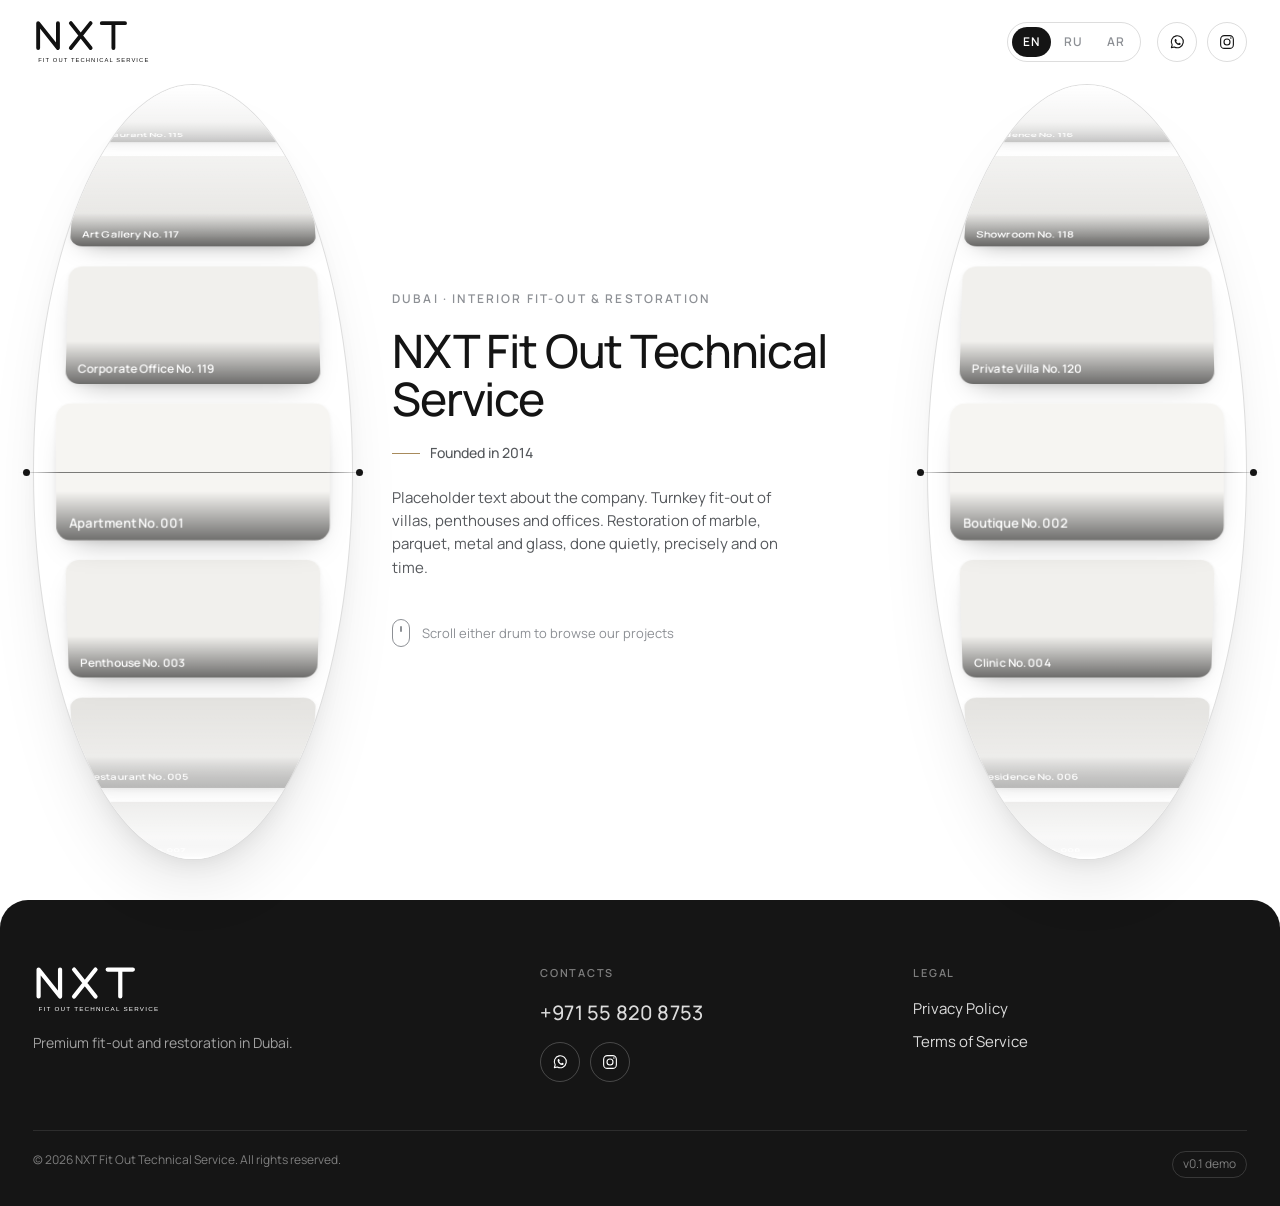
==== index.html @ 044d0144 "NXT demo site: two 3D project drums, i18n EN/RU/AR, legal pages, README Co-Authored-By: Claude Opus " ====
<!doctype html>
<html lang="en" dir="ltr">
<head>
  <meta charset="utf-8">
  <meta name="viewport" content="width=device-width, initial-scale=1, viewport-fit=cover">
  <title>NXT Fit Out Technical Service</title>
  <meta name="description" content="NXT Fit Out Technical Service — premium fit-out and restoration in Dubai.">
  <link rel="preconnect" href="https://fonts.googleapis.com">
  <link rel="preconnect" href="https://fonts.gstatic.com" crossorigin>
  <link href="https://fonts.googleapis.com/css2?family=Manrope:wght@300;400;500;600;700&family=IBM+Plex+Sans+Arabic:wght@300;400;500;600&display=swap" rel="stylesheet">
  <link rel="stylesheet" href="styles.css">
</head>
<body>

  <header class="site-header">
    <a class="brand" href="index.html">
      <img class="brand__logo" src="assets/logo/nxt-logo-black.svg" alt="NXT Fit Out Technical Service" width="150" height="56">
    </a>
    <div class="header__actions">
      <div class="lang" role="group" data-i18n-attr="aria-label:lang.label">
        <button type="button" class="lang__btn" data-lang="en">EN</button>
        <button type="button" class="lang__btn" data-lang="ru">RU</button>
        <button type="button" class="lang__btn" data-lang="ar">AR</button>
      </div>
      <a class="icon-btn" href="https://wa.me/971558208753" target="_blank" rel="noopener" data-i18n-attr="aria-label:header.whatsapp">
        <svg viewBox="0 0 24 24" aria-hidden="true"><path d="M4.5 19.5l1.1-3.6A8 8 0 1 1 8.4 18.6z"/><path d="M9.2 8.6c.2-.5.5-.5.8-.5h.5c.2 0 .4.1.5.4l.6 1.5c.1.2 0 .4-.1.6l-.4.5c-.1.1-.1.3 0 .5.6 1 1.4 1.8 2.4 2.3.2.1.4.1.5-.1l.5-.6c.2-.2.4-.2.6-.1l1.4.7c.2.1.3.3.3.5 0 .9-.7 1.7-1.7 1.7-3.1-.2-6.1-3-6.3-6.1 0-.5.2-1 .4-1.3z" fill="currentColor" stroke="none"/></svg>
      </a>
      <a class="icon-btn" href="#" target="_blank" rel="noopener" data-i18n-attr="aria-label:header.instagram">
        <svg viewBox="0 0 24 24" aria-hidden="true"><rect x="3.5" y="3.5" width="17" height="17" rx="5"/><circle cx="12" cy="12" r="4"/><circle cx="17.2" cy="6.8" r="1" fill="currentColor" stroke="none"/></svg>
      </a>
    </div>
  </header>

  <main class="hero" id="hero">
    <section class="drum drum--left" id="drum-left" data-side="left" tabindex="0" data-i18n-attr="aria-label:drum.left">
      <div class="drum__window"><div class="drum__track"></div><div class="drum__fade"></div></div>
      <div class="drum__pointer" aria-hidden="true"></div>
    </section>

    <section class="center" id="center" aria-live="polite">
      <div class="stage" id="stage"></div>
    </section>

    <section class="drum drum--right" id="drum-right" data-side="right" tabindex="0" data-i18n-attr="aria-label:drum.right">
      <div class="drum__window"><div class="drum__track"></div><div class="drum__fade"></div></div>
      <div class="drum__pointer" aria-hidden="true"></div>
    </section>
  </main>

  <footer class="site-footer">
    <div class="footer__inner">
      <div class="footer__brand">
        <img src="assets/logo/nxt-logo-white.svg" alt="NXT Fit Out Technical Service" width="150" height="56">
        <p data-i18n="footer.tagline"></p>
      </div>
      <div class="footer__col">
        <h3 data-i18n="footer.contacts"></h3>
        <a class="footer__phone" href="tel:+971558208753" dir="ltr">+971 55 820 8753</a>
        <div class="footer__social">
          <a class="icon-btn icon-btn--dark" href="https://wa.me/971558208753" target="_blank" rel="noopener" data-i18n-attr="aria-label:header.whatsapp">
            <svg viewBox="0 0 24 24" aria-hidden="true"><path d="M4.5 19.5l1.1-3.6A8 8 0 1 1 8.4 18.6z"/><path d="M9.2 8.6c.2-.5.5-.5.8-.5h.5c.2 0 .4.1.5.4l.6 1.5c.1.2 0 .4-.1.6l-.4.5c-.1.1-.1.3 0 .5.6 1 1.4 1.8 2.4 2.3.2.1.4.1.5-.1l.5-.6c.2-.2.4-.2.6-.1l1.4.7c.2.1.3.3.3.5 0 .9-.7 1.7-1.7 1.7-3.1-.2-6.1-3-6.3-6.1 0-.5.2-1 .4-1.3z" fill="currentColor" stroke="none"/></svg>
          </a>
          <a class="icon-btn icon-btn--dark" href="#" target="_blank" rel="noopener" data-i18n-attr="aria-label:header.instagram">
            <svg viewBox="0 0 24 24" aria-hidden="true"><rect x="3.5" y="3.5" width="17" height="17" rx="5"/><circle cx="12" cy="12" r="4"/><circle cx="17.2" cy="6.8" r="1" fill="currentColor" stroke="none"/></svg>
          </a>
        </div>
      </div>
      <div class="footer__col">
        <h3 data-i18n="footer.legal"></h3>
        <a href="privacy.html" data-i18n="footer.privacy"></a>
        <a href="terms.html" data-i18n="footer.terms"></a>
      </div>
    </div>
    <div class="footer__bottom">
      <span>© <span class="js-year"></span> NXT Fit Out Technical Service. <span data-i18n="footer.rights"></span></span>
      <span class="footer__version js-version"></span>
    </div>
  </footer>

  <!-- Center panels (cloned by script.js) -->
  <template id="tpl-welcome">
    <article class="panel panel--welcome">
      <p class="eyebrow" data-i18n="welcome.eyebrow"></p>
      <h1 class="welcome__title" data-i18n="welcome.title"></h1>
      <p class="welcome__founded" data-i18n="welcome.founded"></p>
      <p class="welcome__text" data-i18n="welcome.text"></p>
      <p class="welcome__hint"><span class="hint-icon" aria-hidden="true"></span><span class="js-hint"></span></p>
    </article>
  </template>

  <template id="tpl-project">
    <article class="panel panel--project">
      <figure class="gallery">
        <div class="gallery__main"><img class="js-main" alt=""></div>
        <div class="gallery__thumbs js-thumbs"></div>
      </figure>
      <div class="project__head">
        <span class="chip js-work"></span>
        <span class="project__count js-count"></span>
      </div>
      <h2 class="project__title js-title"></h2>
      <dl class="meta">
        <div><dt data-i18n="project.location"></dt><dd class="js-location"></dd></div>
        <div><dt data-i18n="project.year"></dt><dd class="js-year-p"></dd></div>
        <div><dt data-i18n="project.area"></dt><dd class="js-area"></dd></div>
      </dl>
      <p class="project__desc js-desc"></p>
      <button type="button" class="link-btn js-back"><span aria-hidden="true">←</span> <span data-i18n="project.back"></span></button>
    </article>
  </template>

  <script src="i18n.js"></script>
  <script src="projects.js"></script>
  <script src="script.js"></script>
</body>
</html>
---- styles.css ----
/* =====================================================================
   NXT — styles
   ===================================================================== */
:root {
  --bg: #ffffff;
  --ink: #141414;
  --ink-2: #55585c;
  --ink-3: #8d9095;
  --line: rgba(20, 20, 20, 0.14);
  --line-strong: rgba(20, 20, 20, 0.55);
  --accent: #a88b5c;              /* warm brass, used sparingly */
  --surface: #f6f5f2;
  --footer: #151515;

  --radius-s: 10px;
  --radius-m: 18px;
  --radius-l: 28px;
  --header-h: 84px;
  --gutter: clamp(16px, 2.6vw, 56px);

  --font: "Manrope", "Inter", system-ui, -apple-system, "Segoe UI", Roboto, sans-serif;
  --font-ar: "IBM Plex Sans Arabic", "Manrope", system-ui, sans-serif;
  --ease: cubic-bezier(.22, .61, .36, 1);
}

*, *::before, *::after { box-sizing: border-box; }
html { -webkit-text-size-adjust: 100%; }
body {
  margin: 0;
  background: var(--bg);
  color: var(--ink);
  font-family: var(--font);
  font-size: 16px;
  line-height: 1.55;
  -webkit-font-smoothing: antialiased;
  overflow-x: hidden;
}
html[lang="ar"] body { font-family: var(--font-ar); }
img { display: block; max-width: 100%; }
a { color: inherit; text-decoration: none; }
button { font: inherit; color: inherit; }
:focus-visible { outline: 2px solid var(--accent); outline-offset: 3px; border-radius: var(--radius-s); }

/* ---------- Header ---------- */
.site-header {
  position: relative; z-index: 20;
  height: var(--header-h);
  display: flex; align-items: center; justify-content: space-between;
  padding: 0 var(--gutter);
}
.brand__logo { height: 48px; width: auto; }
.header__actions { display: flex; align-items: center; gap: 10px; }

.lang {
  display: flex; padding: 4px; gap: 2px;
  border: 1px solid var(--line); border-radius: 999px;
  margin-inline-end: 6px;
}
.lang__btn {
  border: 0; background: transparent; cursor: pointer;
  font-size: 12px; font-weight: 600; letter-spacing: .08em;
  padding: 6px 11px; border-radius: 999px; color: var(--ink-3);
  transition: background .3s var(--ease), color .3s var(--ease);
}
.lang__btn:hover { color: var(--ink); }
.lang__btn.is-active { background: var(--ink); color: #fff; }

.icon-btn {
  width: 40px; height: 40px; border-radius: 50%;
  display: grid; place-items: center;
  border: 1px solid var(--line); color: var(--ink);
  transition: border-color .3s var(--ease), background .3s var(--ease), color .3s var(--ease);
}
.icon-btn:hover { border-color: var(--ink); background: var(--ink); color: #fff; }
.icon-btn svg { width: 18px; height: 18px; fill: none; stroke: currentColor; stroke-width: 1.5; stroke-linejoin: round; }
.icon-btn--dark { border-color: rgba(255,255,255,.22); color: #fff; }
.icon-btn--dark:hover { background: #fff; color: var(--ink); border-color: #fff; }

/* ---------- Hero / layout ---------- */
.hero {
  --drum-h: calc(100svh - var(--header-h) - 40px);
  --drum-w: min(calc(var(--drum-h) * 0.44), 25vw);
  position: relative;
  height: calc(100svh - var(--header-h));
  min-height: 560px;
  display: grid;
  grid-template-columns: var(--drum-w) 1fr var(--drum-w);
  grid-template-areas: "left center right";
  align-items: center;
  gap: clamp(24px, 3vw, 72px);
  padding: 0 var(--gutter) 40px;
}

/* ---------- Drum ---------- */
.drum {
  position: relative;
  height: var(--drum-h);
  width: var(--drum-w);
  outline: none;
  touch-action: none;
  user-select: none; -webkit-user-select: none;
  cursor: grab;
}
.drum--left { grid-area: left; }
.drum--right { grid-area: right; }
.drum.is-dragging { cursor: grabbing; }

.drum__window {
  position: absolute; inset: 0;
  border-radius: 50%;
  border: 1px solid var(--line);
  background: var(--bg);
  overflow: hidden;
  /* soft, realistic volume */
  box-shadow:
    0 40px 80px -40px rgba(0, 0, 0, .22),
    0 12px 30px -18px rgba(0, 0, 0, .12),
    inset 0 0 0 1px rgba(255, 255, 255, .9);
  isolation: isolate;
  transition: border-color .4s var(--ease), box-shadow .4s var(--ease);
}
.drum:hover .drum__window,
.drum:focus-visible .drum__window,
.drum.is-active .drum__window { border-color: rgba(20,20,20,.28); }
.drum:focus-visible { outline: none; }
.drum:focus-visible .drum__window { box-shadow: 0 0 0 3px rgba(168,139,92,.35), 0 40px 80px -40px rgba(0,0,0,.22); }

.drum__track { position: absolute; inset: 0; }
.drum__fade {
  position: absolute; inset: 0; pointer-events: none; z-index: 500;
  background:
    linear-gradient(to bottom, #fff 0%, rgba(255,255,255,0) 20%, rgba(255,255,255,0) 80%, #fff 100%);
}
.drum--h .drum__fade {
  background: linear-gradient(to right, #fff 0%, rgba(255,255,255,0) 22%, rgba(255,255,255,0) 78%, #fff 100%);
}

.card {
  position: absolute; left: 50%; top: 50%;
  border-radius: 14px;
  overflow: hidden;
  background: var(--surface);
  box-shadow: 0 14px 28px -16px rgba(0,0,0,.35), 0 2px 6px rgba(0,0,0,.06);
  will-change: transform, opacity;
  backface-visibility: hidden;
  cursor: pointer;
}
.card img { width: 100%; height: 100%; object-fit: cover; pointer-events: none; }
.card__shade { position: absolute; inset: 0; background: #0d0d0d; pointer-events: none; }
.card__label {
  position: absolute; inset: auto 0 0 0;
  padding: 22px 12px 9px;
  font-size: 12px; font-weight: 600; letter-spacing: .01em; line-height: 1.25;
  color: #fff;
  background: linear-gradient(to top, rgba(0,0,0,.55), rgba(0,0,0,0));
  white-space: nowrap; overflow: hidden; text-overflow: ellipsis;
}
.card::after {
  content: ""; position: absolute; inset: 0; border-radius: inherit;
  box-shadow: inset 0 0 0 0 rgba(255,255,255,0);
  transition: box-shadow .35s var(--ease);
  pointer-events: none;
}
.card.is-selected::after { box-shadow: inset 0 0 0 2px #fff, inset 0 0 0 3px var(--accent); }

.drum__pointer {
  position: absolute; z-index: 2; pointer-events: none;
  top: 50%; left: -14px; right: -14px; height: 1px;
  background: linear-gradient(to right, transparent, var(--line-strong) 12%, var(--line-strong) 88%, transparent);
}
.drum__pointer::before, .drum__pointer::after {
  content: ""; position: absolute; top: -3px; width: 7px; height: 7px; border-radius: 50%;
  background: var(--ink);
}
.drum__pointer::before { left: 4px; }
.drum__pointer::after { right: 4px; }
.drum.is-active .drum__pointer::before,
.drum.is-active .drum__pointer::after { background: var(--accent); }

/* ---------- Center ---------- */
.center {
  grid-area: center;
  align-self: stretch;
  display: flex; align-items: center; justify-content: center;
  min-width: 0;
  overflow: hidden;
}
.stage {
  display: grid;
  width: 100%; max-width: 640px;
}
.panel {
  grid-area: 1 / 1;
  align-self: center;
  will-change: transform, opacity;
}

.eyebrow {
  margin: 0 0 18px;
  font-size: 12px; font-weight: 600; letter-spacing: .18em; text-transform: uppercase;
  color: var(--ink-3);
}
html[lang="ar"] .eyebrow { letter-spacing: 0; }
.welcome__title {
  margin: 0;
  font-size: clamp(34px, 3.6vw, 64px);
  font-weight: 500; line-height: 1.06; letter-spacing: -.025em;
}
.welcome__founded {
  margin: 18px 0 0;
  display: inline-flex; align-items: center; gap: 10px;
  font-size: 14px; font-weight: 500; color: var(--ink-2);
}
.welcome__founded::before { content: ""; width: 28px; height: 1px; background: var(--accent); }
.welcome__text {
  margin: 22px 0 0; max-width: 46ch;
  font-size: clamp(15px, 1.05vw, 18px); color: var(--ink-2); font-weight: 400;
}
.welcome__hint {
  margin: 40px 0 0;
  display: inline-flex; align-items: center; gap: 12px;
  font-size: 13px; color: var(--ink-3);
}
.hint-icon {
  width: 18px; height: 28px; border: 1.5px solid var(--ink-3); border-radius: 10px; position: relative;
}
.hint-icon::after {
  content: ""; position: absolute; left: 50%; top: 6px; width: 2px; height: 6px; margin-left: -1px;
  border-radius: 2px; background: var(--ink-3);
  animation: hint 2.4s var(--ease) infinite;
}
@keyframes hint { 0%, 20% { transform: translateY(0); opacity: 1; } 70% { transform: translateY(8px); opacity: 0; } 100% { opacity: 0; } }

/* project panel */
.gallery { margin: 0; }
.gallery__main {
  border-radius: var(--radius-l); overflow: hidden;
  aspect-ratio: 16 / 10;
  max-height: 44svh; width: 100%;
  background: var(--surface);
  box-shadow: 0 40px 70px -45px rgba(0,0,0,.45);
}
.gallery__main img { width: 100%; height: 100%; object-fit: cover; transition: opacity .35s var(--ease); }
.gallery__thumbs { display: flex; gap: 10px; margin-top: 12px; }
.gallery__thumbs button {
  flex: 0 0 auto; width: 64px; height: 44px; padding: 0; border: 0; cursor: pointer;
  border-radius: var(--radius-s); overflow: hidden; background: var(--surface);
  opacity: .55; transition: opacity .3s var(--ease), box-shadow .3s var(--ease);
}
.gallery__thumbs button img { width: 100%; height: 100%; object-fit: cover; }
.gallery__thumbs button:hover { opacity: .85; }
.gallery__thumbs button.is-active { opacity: 1; box-shadow: 0 0 0 1.5px var(--ink); }

.project__head { display: flex; align-items: center; justify-content: space-between; margin-top: 22px; }
.chip {
  display: inline-block; padding: 6px 12px; border-radius: 999px;
  border: 1px solid var(--line); font-size: 12px; font-weight: 600; color: var(--ink-2);
}
.project__count { font-size: 12px; color: var(--ink-3); font-variant-numeric: tabular-nums; }
.project__title {
  margin: 12px 0 0;
  font-size: clamp(24px, 2.2vw, 38px); font-weight: 500; line-height: 1.12; letter-spacing: -.02em;
}
.meta { display: flex; gap: clamp(18px, 2.4vw, 44px); margin: 16px 0 0; padding: 14px 0 0; border-top: 1px solid var(--line); }
.meta dt { font-size: 11px; letter-spacing: .12em; text-transform: uppercase; color: var(--ink-3); }
html[lang="ar"] .meta dt { letter-spacing: 0; }
.meta dd { margin: 2px 0 0; font-size: 15px; font-weight: 500; }
.project__desc { margin: 14px 0 0; color: var(--ink-2); font-size: 15px; max-width: 58ch; }
.link-btn {
  margin-top: 16px; padding: 8px 0; border: 0; background: none; cursor: pointer;
  font-size: 13px; font-weight: 600; color: var(--ink-3);
  transition: color .3s var(--ease);
}
.link-btn:hover { color: var(--ink); }
html[dir="rtl"] .link-btn span[aria-hidden] { display: inline-block; transform: scaleX(-1); }

/* ---------- Footer ---------- */
.site-footer {
  background: var(--footer); color: #fff;
  border-radius: var(--radius-l) var(--radius-l) 0 0;
  padding: clamp(40px, 5vw, 72px) var(--gutter) 28px;
}
.footer__inner { display: grid; grid-template-columns: 1.4fr 1fr 1fr; gap: 40px; }
.footer__brand img { height: 52px; width: auto; }
.footer__brand p { margin: 16px 0 0; color: rgba(255,255,255,.6); font-size: 14px; max-width: 32ch; }
.footer__col { display: flex; flex-direction: column; gap: 10px; align-items: flex-start; }
.footer__col h3 { margin: 0 0 6px; font-size: 11px; letter-spacing: .16em; text-transform: uppercase; color: rgba(255,255,255,.45); font-weight: 600; }
.footer__col a:not(.icon-btn) { color: rgba(255,255,255,.85); font-size: 15px; transition: color .3s; }
.footer__col a:not(.icon-btn):hover { color: #fff; }
.footer__phone { font-size: 20px !important; font-weight: 500; letter-spacing: .01em; }
.footer__social { display: flex; gap: 10px; margin-top: 4px; }
.footer__bottom {
  display: flex; justify-content: space-between; gap: 16px; flex-wrap: wrap;
  margin-top: 48px; padding-top: 20px; border-top: 1px solid rgba(255,255,255,.1);
  font-size: 12px; color: rgba(255,255,255,.45);
}
.footer__version { padding: 3px 10px; border: 1px solid rgba(255,255,255,.15); border-radius: 999px; }

/* ---------- Legal pages ---------- */
.legal { max-width: 760px; margin: 0 auto; padding: 40px var(--gutter) 100px; }
.legal h1 { font-size: clamp(32px, 4vw, 52px); font-weight: 500; letter-spacing: -.02em; margin: 24px 0 8px; }
.legal .updated { color: var(--ink-3); font-size: 14px; margin: 0 0 32px; }
.legal p { color: var(--ink-2); }

/* ---------- Large screens / TV ---------- */
@media (min-width: 1900px) {
  :root { --header-h: 110px; }
  .brand__logo { height: 62px; }
  .stage { max-width: 820px; }
  .card__label { font-size: 15px; }
  .project__desc, .meta dd { font-size: 18px; }
}

/* ---------- Tablet ---------- */
@media (max-width: 1100px) {
  .hero { gap: 24px; --drum-w: min(calc(var(--drum-h) * 0.4), 24vw); }
  .gallery__thumbs button { width: 52px; height: 38px; }
}

/* ---------- Phone: two horizontal drums on top, info below ---------- */
@media (max-width: 820px) {
  :root { --header-h: 68px; }
  .brand__logo { height: 38px; }
  .lang__btn { padding: 5px 8px; }
  .icon-btn { width: 36px; height: 36px; }
  .header__actions { gap: 6px; }

  .hero {
    height: auto; min-height: 0;
    grid-template-columns: 1fr;
    grid-template-areas: "left" "right" "center";
    gap: 14px;
    padding: 4px 16px 48px;
  }
  .drum { width: 100%; height: clamp(140px, 22svh, 190px); touch-action: pan-y; }
  .drum__pointer {
    top: -10px; bottom: -10px; left: 50%; right: auto; width: 1px; height: auto;
    background: linear-gradient(to bottom, transparent, var(--line-strong) 15%, var(--line-strong) 85%, transparent);
  }
  .drum__pointer::before, .drum__pointer::after { left: -3px; right: auto; }
  .drum__pointer::before { top: 4px; }
  .drum__pointer::after { top: auto; bottom: 4px; }
  .card__label { font-size: 11px; padding: 16px 8px 6px; }

  .center { overflow: visible; padding-top: 18px; }
  .stage { max-width: none; }
  .welcome__hint { margin-top: 28px; }
  .welcome__title { font-size: 32px; }
  .eyebrow { font-size: 11px; letter-spacing: .12em; }
  .gallery__main { max-height: none; border-radius: var(--radius-m); }
  .meta { flex-wrap: wrap; }
  .footer__inner { grid-template-columns: 1fr; gap: 32px; }
}

@media (prefers-reduced-motion: reduce) {
  .hint-icon::after { animation: none; }
}
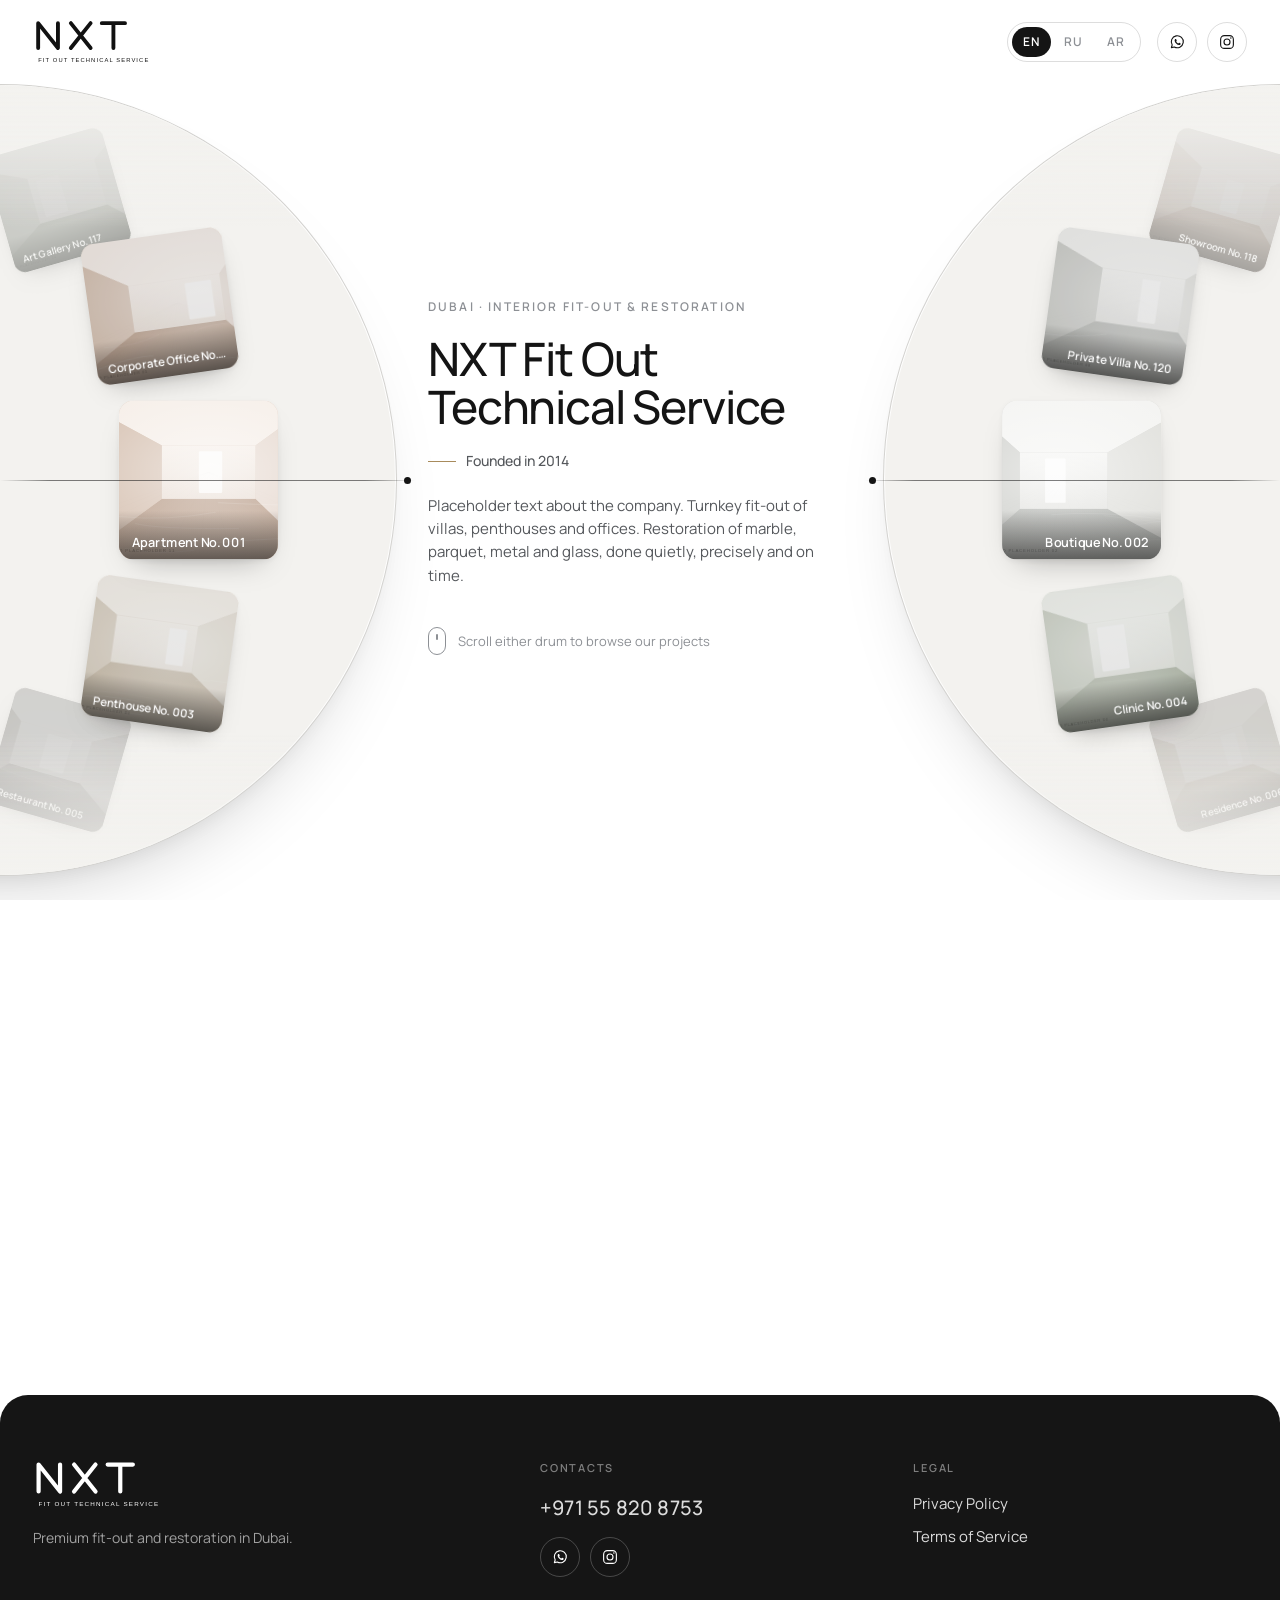
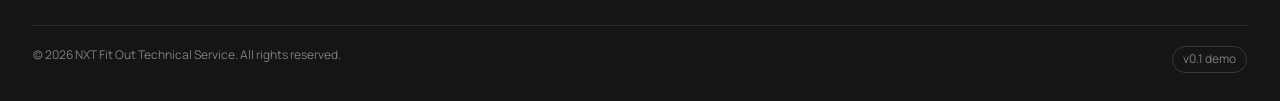
==== commit aa7aed4a: "Square cards, darker ovals, hover shows project, drums slide out on page scroll Co-Authored-By: Clau" ====
--- a/index.html
+++ b/index.html
@@ -12,6 +12,7 @@
 </head>
 <body>
 
+  <div class="scene" id="scene"><div class="scene__sticky">
   <header class="site-header">
     <a class="brand" href="index.html">
       <img class="brand__logo" src="assets/logo/nxt-logo-black.svg" alt="NXT Fit Out Technical Service" width="150" height="56">
@@ -46,6 +47,7 @@
       <div class="drum__pointer" aria-hidden="true"></div>
     </section>
   </main>
+  </div></div>
 
   <footer class="site-footer">
     <div class="footer__inner">
--- a/styles.css
+++ b/styles.css
@@ -3,6 +3,7 @@
    ===================================================================== */
 :root {
   --bg: #ffffff;
+  --oval: #f3f2ef;                /* drum fill, a touch darker than the page */
   --ink: #141414;
   --ink-2: #55585c;
   --ink-3: #8d9095;
@@ -33,7 +34,7 @@
   font-size: 16px;
   line-height: 1.55;
   -webkit-font-smoothing: antialiased;
-  overflow-x: hidden;
+  overflow-x: clip;   /* clip (not hidden) keeps position: sticky working */
 }
 html[lang="ar"] body { font-family: var(--font-ar); }
 img { display: block; max-width: 100%; }
@@ -78,8 +79,10 @@
 
 /* ---------- Hero / layout ---------- */
 .hero {
-  --drum-h: calc(100svh - var(--header-h) - 40px);
-  --drum-w: min(calc(var(--drum-h) * 0.44), 25vw);
+  /* visible half of each oval; the other half sits behind the screen edge */
+  --drum-h: calc(100svh - var(--header-h) - 24px);
+  --drum-w: clamp(220px, 31vw, 760px);
+  direction: ltr;
   position: relative;
   height: calc(100svh - var(--header-h));
   min-height: 560px;
@@ -87,9 +90,10 @@
   grid-template-columns: var(--drum-w) 1fr var(--drum-w);
   grid-template-areas: "left center right";
   align-items: center;
-  gap: clamp(24px, 3vw, 72px);
-  padding: 0 var(--gutter) 40px;
-}
+  gap: clamp(20px, 2.4vw, 56px);
+  padding: 0 0 24px;
+}
+html[dir="rtl"] .center { direction: rtl; }
 
 /* ---------- Drum ---------- */
 .drum {
@@ -101,15 +105,20 @@
   user-select: none; -webkit-user-select: none;
   cursor: grab;
 }
-.drum--left { grid-area: left; }
-.drum--right { grid-area: right; }
+.drum--left { grid-area: left; transform: translate3d(calc(var(--out, 0) * -96%), 0, 0); }
+.drum--right { grid-area: right; transform: translate3d(calc(var(--out, 0) * 96%), 0, 0); }
+
+/* scroll scene: first part of the scroll pushes the drums out, then the footer comes */
+.scene { position: relative; height: calc(100svh + 55svh); }
+.scene__sticky { position: sticky; top: 0; height: 100svh; overflow: hidden; }
+.hero .center { opacity: calc(1 - var(--out, 0) * 0.35); }
 .drum.is-dragging { cursor: grabbing; }
 
 .drum__window {
-  position: absolute; inset: 0;
+  position: absolute; top: 0; bottom: 0; width: 200%;
   border-radius: 50%;
   border: 1px solid var(--line);
-  background: var(--bg);
+  background: var(--oval);
   overflow: hidden;
   /* soft, realistic volume */
   box-shadow:
@@ -125,14 +134,18 @@
 .drum:focus-visible { outline: none; }
 .drum:focus-visible .drum__window { box-shadow: 0 0 0 3px rgba(168,139,92,.35), 0 40px 80px -40px rgba(0,0,0,.22); }
 
+.drum--left .drum__window { left: -100%; }
+.drum--right .drum__window { left: 0; }
 .drum__track { position: absolute; inset: 0; }
+/* cards sit in the middle of the visible half */
+/* the card path is computed in script.js around the oval centre */
 .drum__fade {
   position: absolute; inset: 0; pointer-events: none; z-index: 500;
   background:
-    linear-gradient(to bottom, #fff 0%, rgba(255,255,255,0) 20%, rgba(255,255,255,0) 80%, #fff 100%);
+    linear-gradient(to bottom, var(--oval) 0%, rgba(243,242,239,0) 18%, rgba(243,242,239,0) 82%, var(--oval) 100%);
 }
 .drum--h .drum__fade {
-  background: linear-gradient(to right, #fff 0%, rgba(255,255,255,0) 22%, rgba(255,255,255,0) 78%, #fff 100%);
+  background: linear-gradient(to right, var(--oval) 0%, rgba(243,242,239,0) 22%, rgba(243,242,239,0) 78%, var(--oval) 100%);
 }
 
 .card {
@@ -147,6 +160,7 @@
 }
 .card img { width: 100%; height: 100%; object-fit: cover; pointer-events: none; }
 .card__shade { position: absolute; inset: 0; background: #0d0d0d; pointer-events: none; }
+.card__glow { position: absolute; inset: 0; background: #fff; opacity: 0; pointer-events: none; }
 .card__label {
   position: absolute; inset: auto 0 0 0;
   padding: 22px 12px 9px;
@@ -165,7 +179,7 @@
 
 .drum__pointer {
   position: absolute; z-index: 2; pointer-events: none;
-  top: 50%; left: -14px; right: -14px; height: 1px;
+  top: 50%; left: 0; right: -18px; height: 1px;
   background: linear-gradient(to right, transparent, var(--line-strong) 12%, var(--line-strong) 88%, transparent);
 }
 .drum__pointer::before, .drum__pointer::after {
@@ -174,6 +188,8 @@
 }
 .drum__pointer::before { left: 4px; }
 .drum__pointer::after { right: 4px; }
+.drum--right .drum__pointer { left: -18px; right: 0; }
+.drum--left .drum__pointer::before, .drum--right .drum__pointer::after { display: none; }
 .drum.is-active .drum__pointer::before,
 .drum.is-active .drum__pointer::after { background: var(--accent); }
 
@@ -313,7 +329,7 @@
 
 /* ---------- Tablet ---------- */
 @media (max-width: 1100px) {
-  .hero { gap: 24px; --drum-w: min(calc(var(--drum-h) * 0.4), 24vw); }
+  .hero { gap: 20px; --drum-w: 30vw; }
   .gallery__thumbs button { width: 52px; height: 38px; }
 }
 
@@ -325,14 +341,23 @@
   .icon-btn { width: 36px; height: 36px; }
   .header__actions { gap: 6px; }
 
+  .scene { height: auto; }
+  .scene__sticky { position: static; height: auto; overflow: visible; }
+  .drum--left, .drum--right { transform: none; }
+  .hero .center { opacity: 1; }
   .hero {
     height: auto; min-height: 0;
     grid-template-columns: 1fr;
     grid-template-areas: "left" "right" "center";
     gap: 14px;
     padding: 4px 16px 48px;
+    direction: inherit;
   }
   .drum { width: 100%; height: clamp(140px, 22svh, 190px); touch-action: pan-y; }
+  .drum .drum__window { left: 0; width: 100%; }
+  .drum .card { left: 50%; }
+  .drum--left .drum__pointer::before, .drum--right .drum__pointer::after { display: block; }
+  .drum--left .drum__pointer, .drum--right .drum__pointer { left: 50%; right: auto; }
   .drum__pointer {
     top: -10px; bottom: -10px; left: 50%; right: auto; width: 1px; height: auto;
     background: linear-gradient(to bottom, transparent, var(--line-strong) 15%, var(--line-strong) 85%, transparent);
@@ -355,3 +380,8 @@
 @media (prefers-reduced-motion: reduce) {
   .hint-icon::after { animation: none; }
 }
+
+/* labels sit on the side facing the screen edge, away from the oval's curve */
+@media (min-width: 821px) {
+  .drum--right .card__label { text-align: right; }
+}
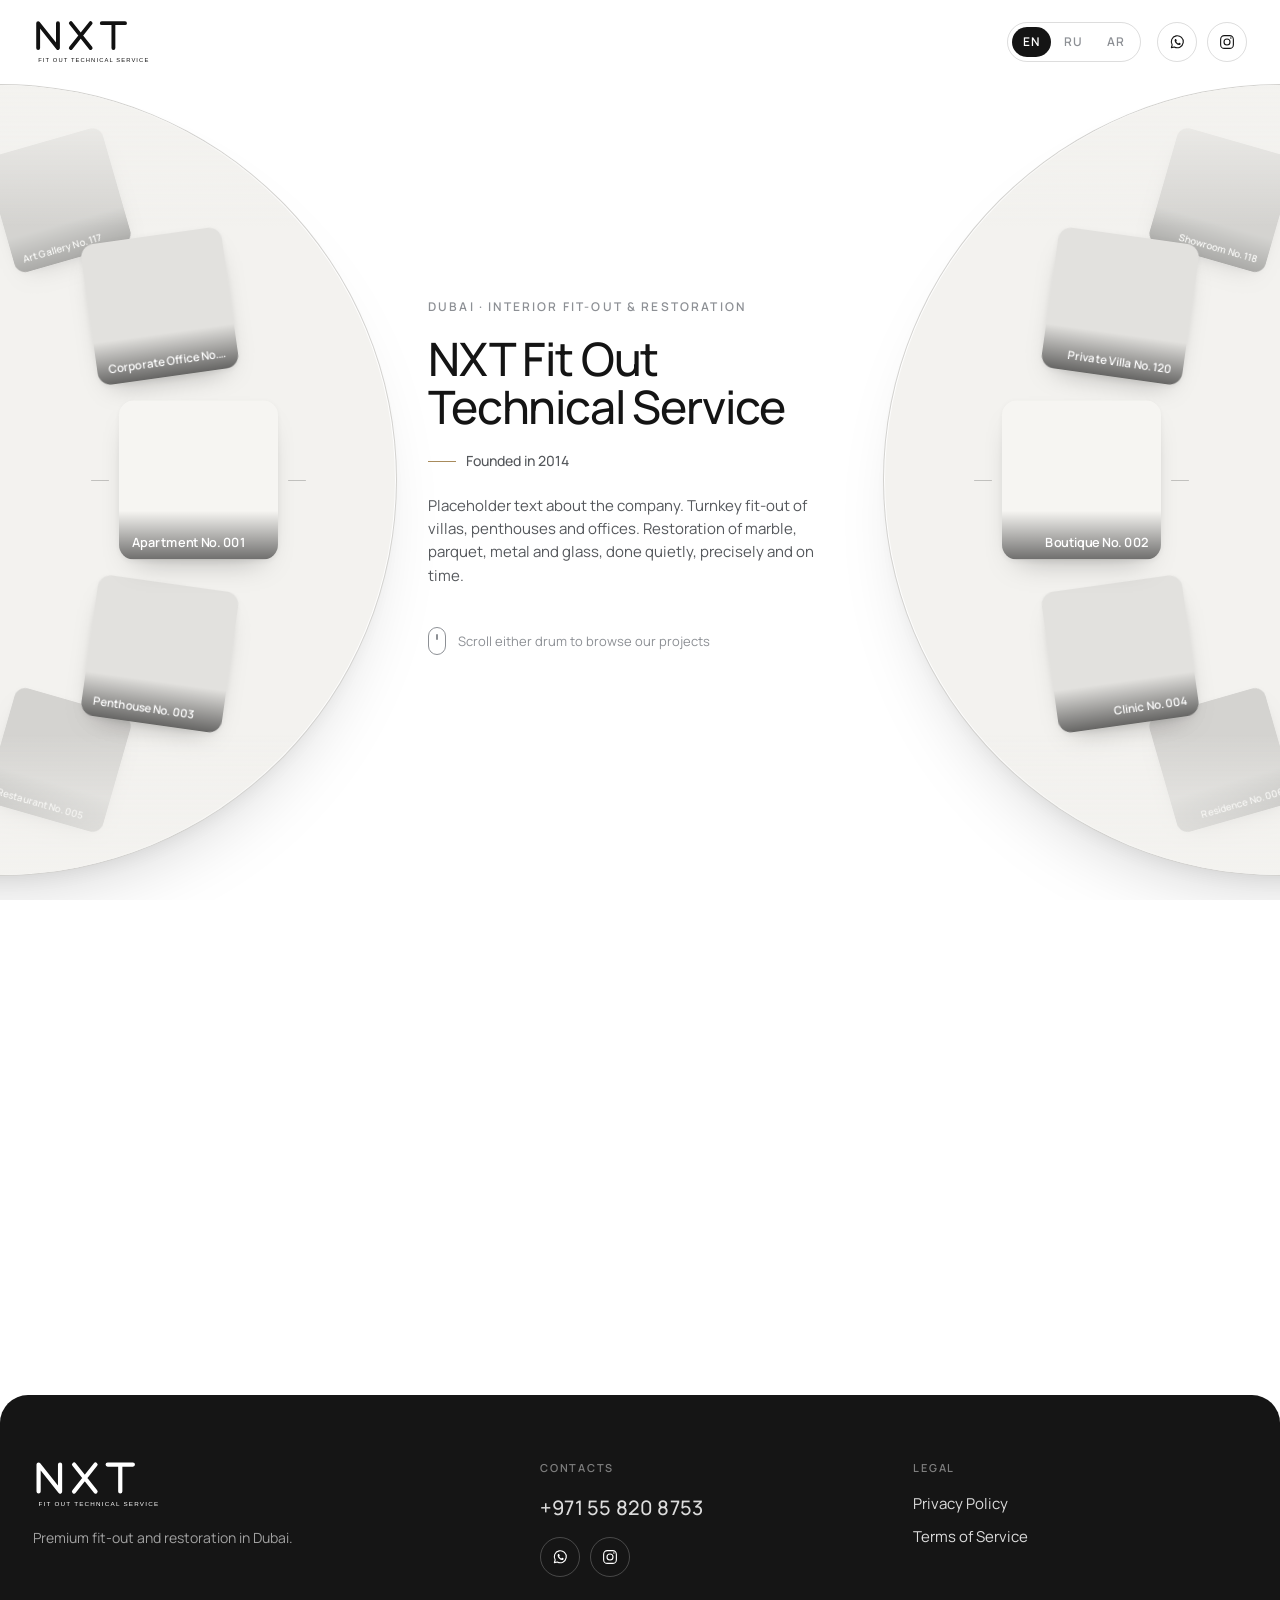
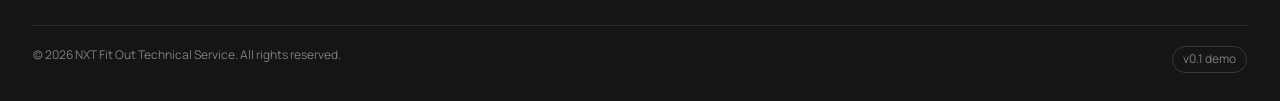
==== commit 3e863a4e: "Responsive layout: half-ovals top/bottom on phones and portrait tablets, side ticks instead of point" ====
--- a/index.html
+++ b/index.html
@@ -35,7 +35,7 @@
   <main class="hero" id="hero">
     <section class="drum drum--left" id="drum-left" data-side="left" tabindex="0" data-i18n-attr="aria-label:drum.left">
       <div class="drum__window"><div class="drum__track"></div><div class="drum__fade"></div></div>
-      <div class="drum__pointer" aria-hidden="true"></div>
+      <div class="drum__tick" aria-hidden="true"></div><div class="drum__tick" aria-hidden="true"></div>
     </section>
 
     <section class="center" id="center" aria-live="polite">
@@ -44,7 +44,7 @@
 
     <section class="drum drum--right" id="drum-right" data-side="right" tabindex="0" data-i18n-attr="aria-label:drum.right">
       <div class="drum__window"><div class="drum__track"></div><div class="drum__fade"></div></div>
-      <div class="drum__pointer" aria-hidden="true"></div>
+      <div class="drum__tick" aria-hidden="true"></div><div class="drum__tick" aria-hidden="true"></div>
     </section>
   </main>
   </div></div>
--- a/styles.css
+++ b/styles.css
@@ -45,6 +45,7 @@
 /* ---------- Header ---------- */
 .site-header {
   position: relative; z-index: 20;
+  background: var(--bg);
   height: var(--header-h);
   display: flex; align-items: center; justify-content: space-between;
   padding: 0 var(--gutter);
@@ -85,7 +86,6 @@
   direction: ltr;
   position: relative;
   height: calc(100svh - var(--header-h));
-  min-height: 560px;
   display: grid;
   grid-template-columns: var(--drum-w) 1fr var(--drum-w);
   grid-template-areas: "left center right";
@@ -160,6 +160,7 @@
 }
 .card img { width: 100%; height: 100%; object-fit: cover; pointer-events: none; }
 .card__shade { position: absolute; inset: 0; background: #0d0d0d; pointer-events: none; }
+.drum--small .card__label { display: none; }
 .card__glow { position: absolute; inset: 0; background: #fff; opacity: 0; pointer-events: none; }
 .card__label {
   position: absolute; inset: auto 0 0 0;
@@ -177,21 +178,13 @@
 }
 .card.is-selected::after { box-shadow: inset 0 0 0 2px #fff, inset 0 0 0 3px var(--accent); }
 
-.drum__pointer {
-  position: absolute; z-index: 2; pointer-events: none;
-  top: 50%; left: 0; right: -18px; height: 1px;
-  background: linear-gradient(to right, transparent, var(--line-strong) 12%, var(--line-strong) 88%, transparent);
-}
-.drum__pointer::before, .drum__pointer::after {
-  content: ""; position: absolute; top: -3px; width: 7px; height: 7px; border-radius: 50%;
-  background: var(--ink);
-}
-.drum__pointer::before { left: 4px; }
-.drum__pointer::after { right: 4px; }
-.drum--right .drum__pointer { left: -18px; right: 0; }
-.drum--left .drum__pointer::before, .drum--right .drum__pointer::after { display: none; }
-.drum.is-active .drum__pointer::before,
-.drum.is-active .drum__pointer::after { background: var(--accent); }
+/* two short, faint ticks on both sides of the selected slot (placed by script.js) */
+.drum__tick {
+  position: absolute; z-index: 3; pointer-events: none;
+  background: rgba(20, 20, 20, .22); border-radius: 1px;
+  transition: background .4s var(--ease);
+}
+.drum.is-active .drum__tick { background: rgba(168, 139, 92, .6); }
 
 /* ---------- Center ---------- */
 .center {
@@ -333,48 +326,94 @@
   .gallery__thumbs button { width: 52px; height: 38px; }
 }
 
-/* ---------- Phone: two horizontal drums on top, info below ---------- */
-@media (max-width: 820px) {
-  :root { --header-h: 68px; }
-  .brand__logo { height: 38px; }
-  .lang__btn { padding: 5px 8px; }
-  .icon-btn { width: 36px; height: 36px; }
+/* ---------- Phone & tablet portrait ----------
+   Same idea turned 90°: one big half-oval peeks from the top, the other
+   from the bottom, cards travel along the arc (swipe left/right),
+   the project sits in between. Keep this query in sync with script.js. */
+@media (max-width: 560px), (orientation: portrait) and (max-width: 1200px) {
+  :root { --header-h: 64px; }
+  .brand__logo { height: 36px; }
+  .lang { margin-inline-end: 2px; }
+  .lang__btn { padding: 5px 8px; font-size: 11px; }
+  .icon-btn { width: 34px; height: 34px; }
+  .icon-btn svg { width: 16px; height: 16px; }
   .header__actions { gap: 6px; }
 
-  .scene { height: auto; }
-  .scene__sticky { position: static; height: auto; overflow: visible; }
-  .drum--left, .drum--right { transform: none; }
-  .hero .center { opacity: 1; }
   .hero {
-    height: auto; min-height: 0;
+    --drum-v: clamp(128px, 21svh, 300px);         /* visible depth of each half-oval */
+    height: calc(100svh - var(--header-h));
     grid-template-columns: 1fr;
-    grid-template-areas: "left" "right" "center";
-    gap: 14px;
-    padding: 4px 16px 48px;
-    direction: inherit;
+    grid-template-rows: var(--drum-v) minmax(0, 1fr) var(--drum-v);
+    grid-template-areas: "left" "center" "right";
+    gap: 8px;
+    padding: 0;
+    direction: ltr;
   }
-  .drum { width: 100%; height: clamp(140px, 22svh, 190px); touch-action: pan-y; }
-  .drum .drum__window { left: 0; width: 100%; }
-  .drum .card { left: 50%; }
-  .drum--left .drum__pointer::before, .drum--right .drum__pointer::after { display: block; }
-  .drum--left .drum__pointer, .drum--right .drum__pointer { left: 50%; right: auto; }
-  .drum__pointer {
-    top: -10px; bottom: -10px; left: 50%; right: auto; width: 1px; height: auto;
-    background: linear-gradient(to bottom, transparent, var(--line-strong) 15%, var(--line-strong) 85%, transparent);
+  .drum { width: 100%; height: var(--drum-v); touch-action: pan-y; }
+  .drum .drum__window { width: 124%; left: -12%; height: 200%; }
+  .drum--left .drum__window { top: -100%; }
+  .drum--right .drum__window { top: 0; }
+  .drum__fade, .drum--h .drum__fade {
+    background: linear-gradient(to right, var(--oval) 0%, rgba(243,242,239,0) 22%, rgba(243,242,239,0) 78%, var(--oval) 100%);
   }
-  .drum__pointer::before, .drum__pointer::after { left: -3px; right: auto; }
-  .drum__pointer::before { top: 4px; }
-  .drum__pointer::after { top: auto; bottom: 4px; }
+  .drum--left { transform: translate3d(0, calc(var(--out, 0) * -96%), 0); }
+  .drum--right { transform: translate3d(0, calc(var(--out, 0) * 96%), 0); }
+  .hero .drum--right .card__label { text-align: left; }
   .card__label { font-size: 11px; padding: 16px 8px 6px; }
 
-  .center { overflow: visible; padding-top: 18px; }
-  .stage { max-width: none; }
-  .welcome__hint { margin-top: 28px; }
-  .welcome__title { font-size: 32px; }
-  .eyebrow { font-size: 11px; letter-spacing: .12em; }
-  .gallery__main { max-height: none; border-radius: var(--radius-m); }
-  .meta { flex-wrap: wrap; }
-  .footer__inner { grid-template-columns: 1fr; gap: 32px; }
+  .center { padding: 4px 20px; align-items: stretch; }
+  .stage { max-width: 640px; margin: 0 auto; height: 100%; }
+  /* the project panel fills the space between the ovals; the photo takes what is left */
+  .panel--project { display: flex; flex-direction: column; justify-content: center; height: 100%; min-height: 0; }
+  .panel--project .gallery { flex: 1 1 0; min-height: 64px; max-height: 40svh; display: flex; }
+  .panel--project .gallery__main { flex: 1; height: auto; }
+  .eyebrow { font-size: 10.5px; letter-spacing: .12em; margin-bottom: 10px; }
+  .welcome__title { font-size: clamp(26px, 7.4vw, 44px); }
+  .welcome__founded { margin-top: 10px; font-size: 13px; }
+  .welcome__text { margin-top: 12px; font-size: 14px; line-height: 1.5; }
+  .welcome__hint { margin-top: 16px; font-size: 12px; }
+  .hint-icon { display: none; }
+
+  /* compact project card so it fits between the ovals */
+  .gallery__main { aspect-ratio: auto; max-height: none; border-radius: var(--radius-m); }
+  .gallery__thumbs { display: none; }
+  .project__head { margin-top: 10px; }
+  .chip { padding: 4px 10px; font-size: 11px; }
+  .project__title { margin-top: 6px; font-size: clamp(20px, 5.6vw, 32px); }
+  .meta { margin-top: 8px; padding-top: 8px; gap: 18px; }
+  .meta dt { font-size: 10px; }
+  .meta dd { font-size: 13px; }
+  .project__desc {
+    margin-top: 6px; font-size: 13px; line-height: 1.45;
+    display: -webkit-box; -webkit-line-clamp: 2; -webkit-box-orient: vertical; overflow: hidden;
+  }
+  .link-btn { margin-top: 4px; padding: 4px 0; font-size: 12px; align-self: flex-start; }
+  .footer__inner { grid-template-columns: 1fr; gap: 28px; }
+}
+
+/* short phones (iPhone SE & co.) */
+@media (max-height: 720px) and (orientation: portrait) {
+  .hero { --drum-v: clamp(118px, 19svh, 200px); }
+  .eyebrow { display: none; }
+  .welcome__title { font-size: 26px; }
+  .welcome__text { font-size: 13px; display: -webkit-box; -webkit-line-clamp: 3; -webkit-box-orient: vertical; overflow: hidden; }
+  .welcome__hint { margin-top: 10px; }
+  .project__desc { -webkit-line-clamp: 1; }
+}
+
+/* very short screens (phones in landscape, small laptops) */
+@media (max-height: 560px) and (orientation: landscape) {
+  :root { --header-h: 56px; }
+  .brand__logo { height: 32px; }
+  .hero { padding-bottom: 10px; }
+  .welcome__title { font-size: 28px; }
+  .welcome__text { font-size: 13px; margin-top: 10px; }
+  .welcome__hint { display: none; }
+  .gallery__main { max-height: 34svh; }
+  .gallery__thumbs, .project__desc, .link-btn { display: none; }
+  .project__head { margin-top: 8px; }
+  .project__title { font-size: 20px; margin-top: 4px; }
+  .meta { margin-top: 6px; padding-top: 6px; }
 }
 
 @media (prefers-reduced-motion: reduce) {
@@ -382,6 +421,4 @@
 }
 
 /* labels sit on the side facing the screen edge, away from the oval's curve */
-@media (min-width: 821px) {
-  .drum--right .card__label { text-align: right; }
-}
+.drum--right .card__label { text-align: right; }
